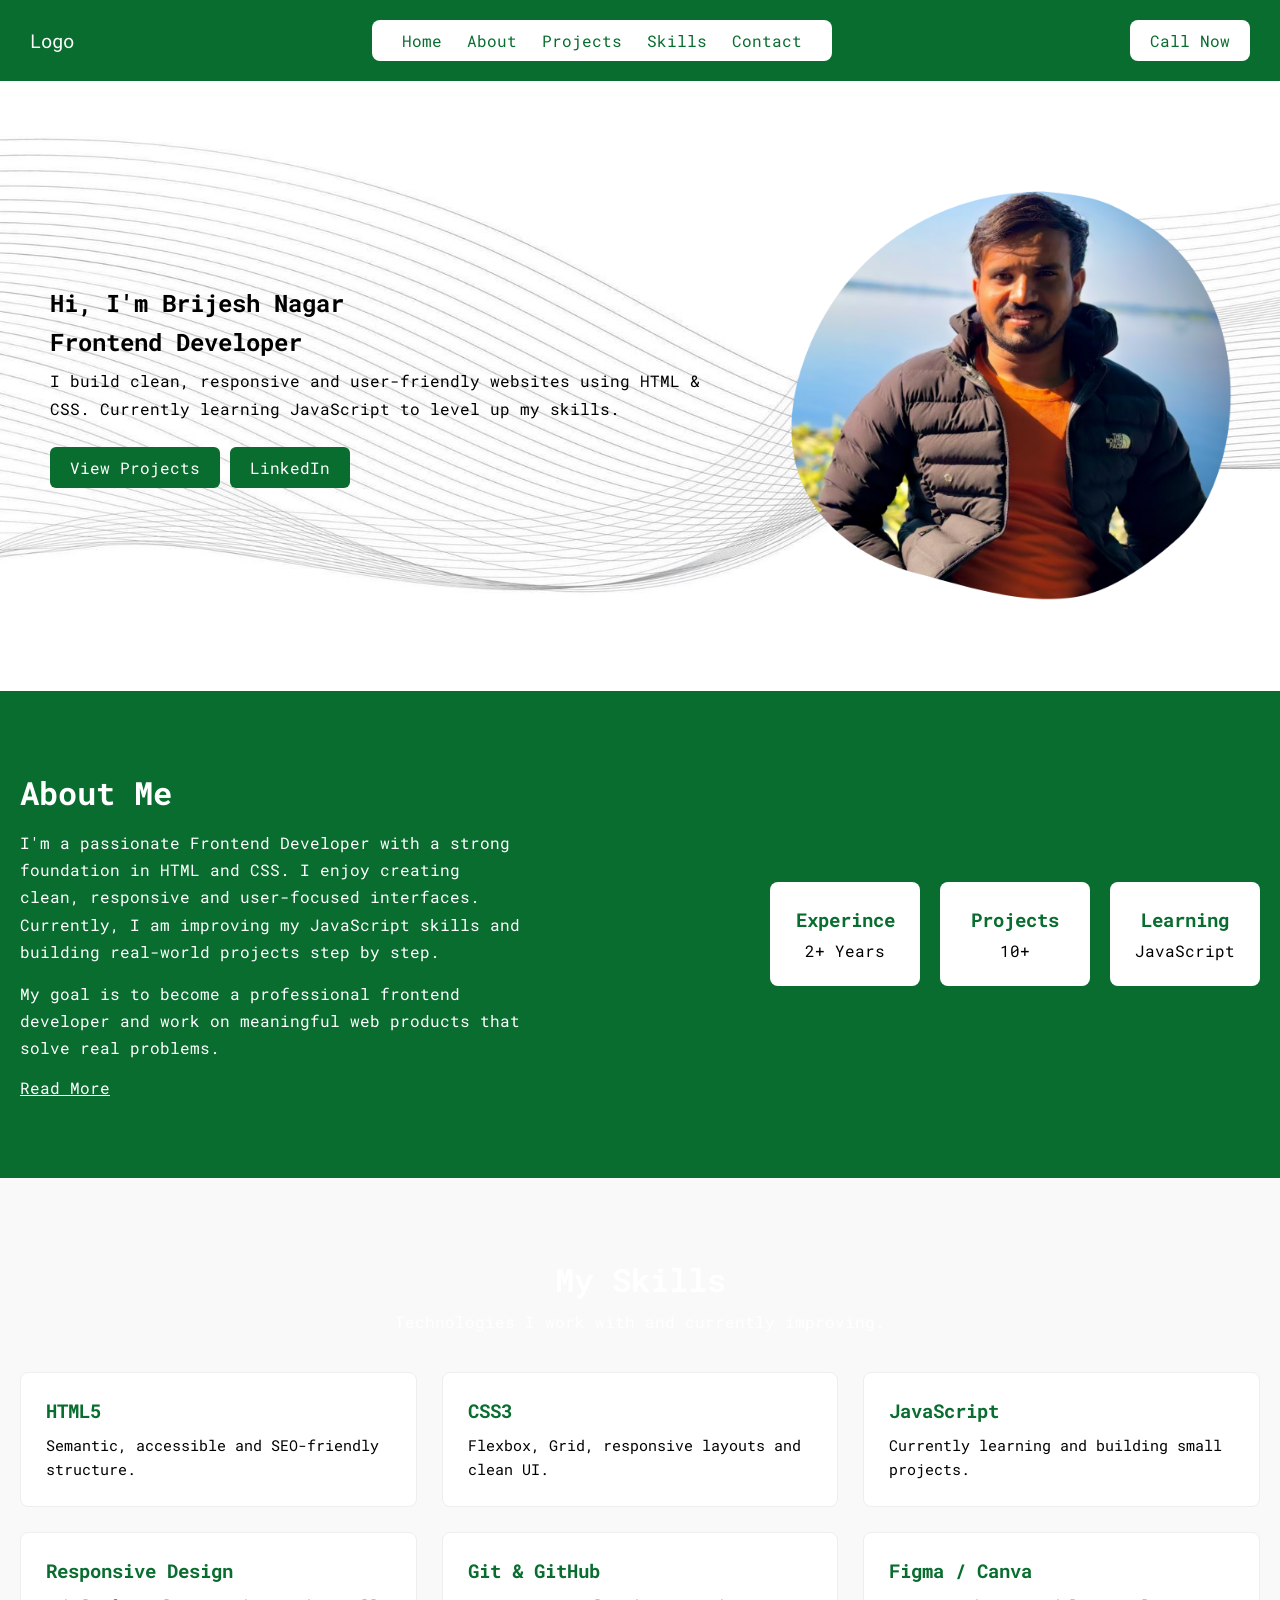
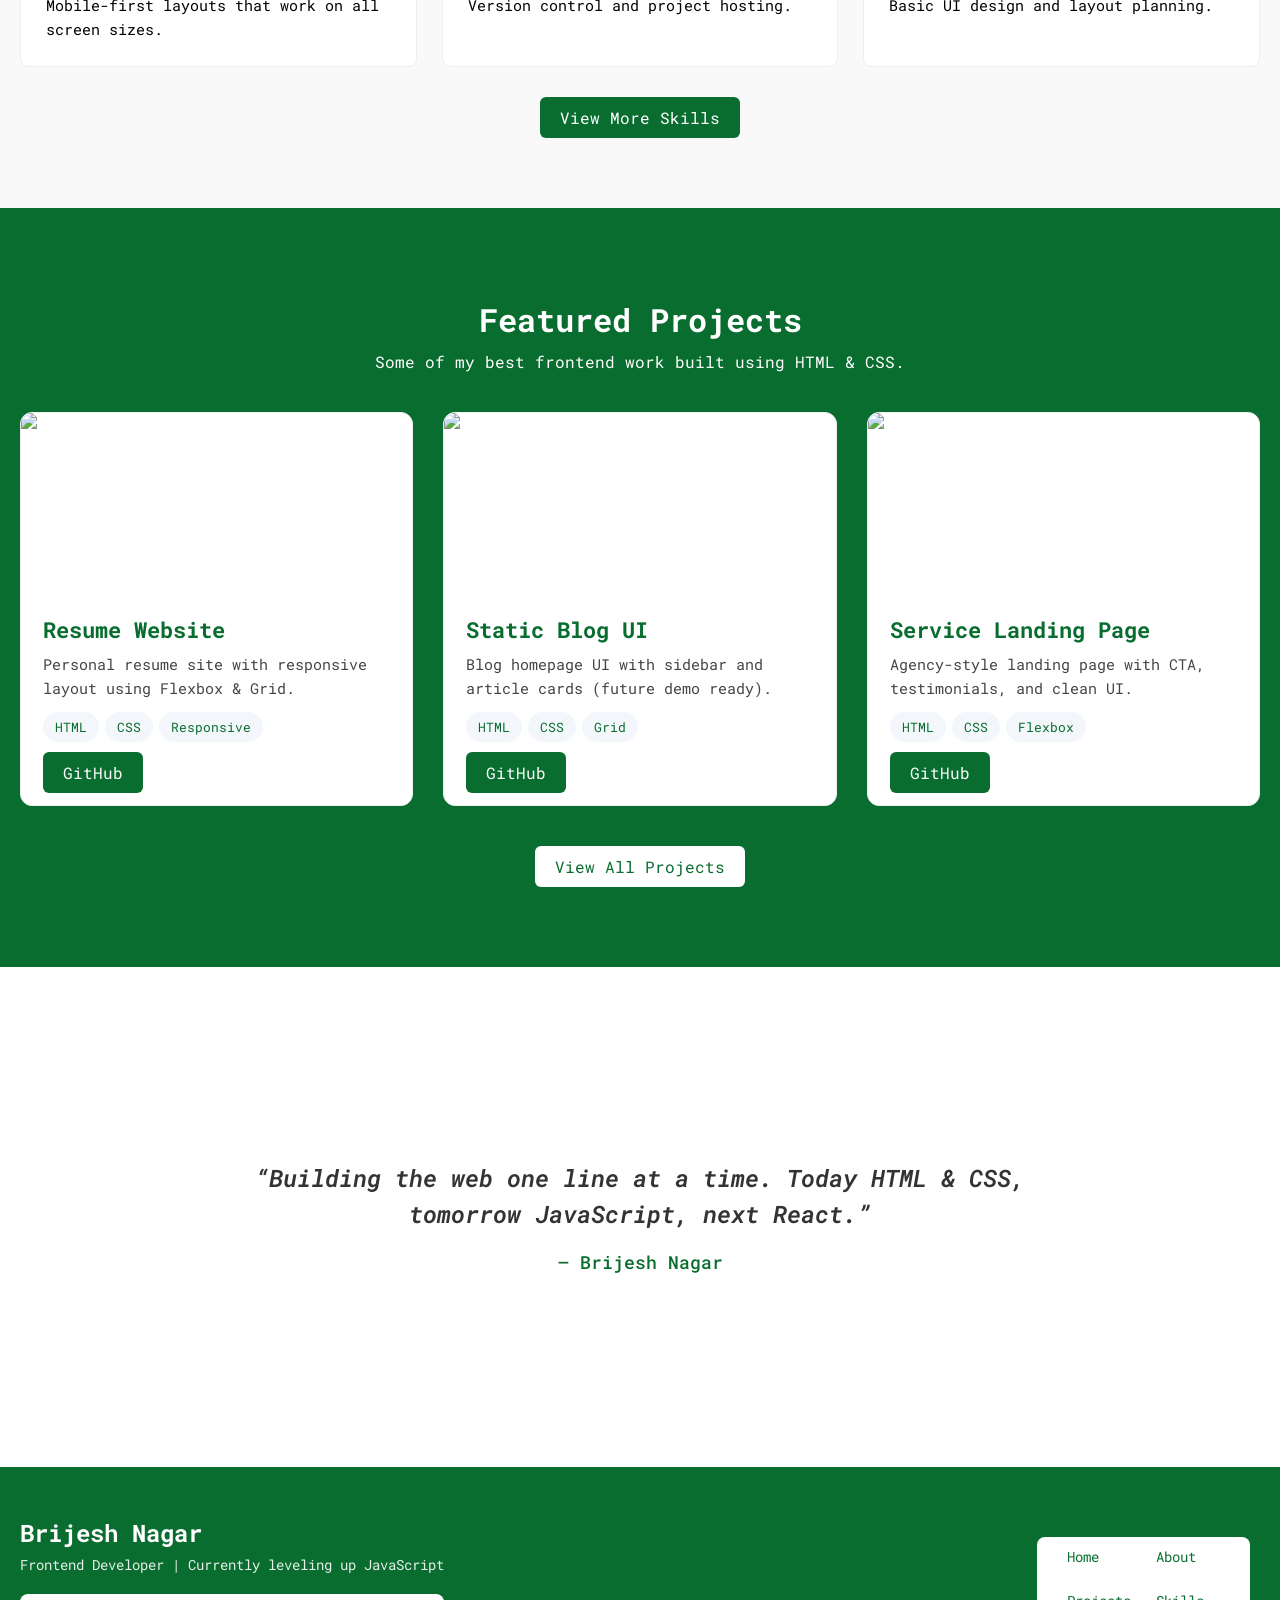
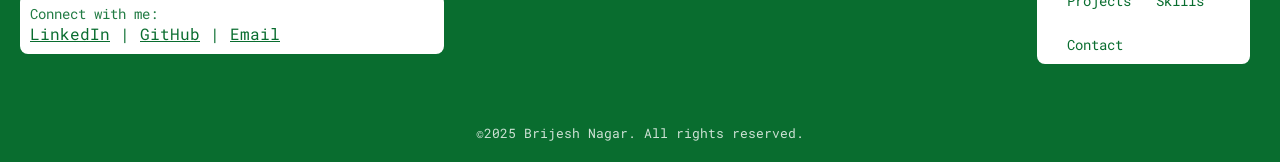
==== index.html @ adb6f373 "some change in url" ====
<!DOCTYPE html>
<html lang="en">
  <head>
    <meta charset="UTF-8" />
    <meta name="viewport" content="width=device-width, initial-scale=1.0" />
    <title>Brijesh Nagar | Frontend Developer</title>
    <link rel="stylesheet" href="style.css" />
    <link rel="preconnect" href="https://fonts.googleapis.com" />
    <link rel="preconnect" href="https://fonts.gstatic.com" crossorigin />
    <link
      href="https://fonts.googleapis.com/css2?family=Roboto+Mono:ital,wght@0,100..700;1,100..700&display=swap"
      rel="stylesheet"
    />
  </head>
  <body>
    <header>
      <div class="nav-container">
        <div class="logo">Logo</div>
        <div>
          <nav aria-label="Main Navigation" class="nav-links">
            <a href="index.html">Home</a>
            <a href="about.html">About</a>
            <a href="projects.html">Projects</a>
            <a href="skills.html">Skills</a>
            <a href="contact.html">Contact</a>
          </nav>
        </div>
        <div class="cta">Call Now</div>
      </div>
    </header>
    <section class="hero-section">
      <div class="container">
        <div class="hero-grid">
          <div class="left">
            <h1>Hi, I'm <span>Brijesh Nagar</span></h1>
            <h2>Frontend Developer</h2>
            <p>
              I build clean, responsive and user-friendly websites using HTML &
              CSS. Currently learning JavaScript to level up my skills.
            </p>
            <div class="hero-btn">
              <a href="projects.html" class="btn">View Projects</a>
              <a
                href="https://linkedin.com/in/yourprofile"
                target="_blank"
                class="btn"
                >LinkedIn</a
              >
            </div>
          </div>
          <div class="right">
            <img
              src="Images/Brijesh-nagar-profile.png"
              alt="Brijesh-nagar-profile"
            />
          </div>
        </div>
      </div>
    </section>
    <section class="about-preview">
      <div class="container about-content-box">
        <div class="about-text">
          <h2>About Me</h2>
          <p>
            I'm a passionate Frontend Developer with a strong foundation in HTML
            and CSS. I enjoy creating clean, responsive and user-focused
            interfaces. Currently, I am improving my JavaScript skills and
            building real-world projects step by step.
          </p>
          <p>
            My goal is to become a professional frontend developer and work on
            meaningful web products that solve real problems.
          </p>
          <a href="about.html" class="read-more-btn">Read More</a>
        </div>
        <div class="about-box">
          <div class="info">
            <h3>Experince</h3>
            <p>2+ Years</p>
          </div>
          <div class="info">
            <h3>Projects</h3>
            <p>10+</p>
          </div>
          <div class="info">
            <h3>Learning</h3>
            <p>JavaScript</p>
          </div>
        </div>
      </div>
    </section>
    <section class="skills-preview">
      <div class="container">
        <h2 class="section-title">My Skills</h2>
        <p class="section-subtitle">
          Technologies I work with and currently improving.
        </p>

        <div class="skills-grid">
          <div class="skill-card">
            <h3>HTML5</h3>
            <p>Semantic, accessible and SEO-friendly structure.</p>
          </div>

          <div class="skill-card">
            <h3>CSS3</h3>
            <p>Flexbox, Grid, responsive layouts and clean UI.</p>
          </div>

          <div class="skill-card">
            <h3>JavaScript</h3>
            <p>Currently learning and building small projects.</p>
          </div>

          <div class="skill-card">
            <h3>Responsive Design</h3>
            <p>Mobile-first layouts that work on all screen sizes.</p>
          </div>

          <div class="skill-card">
            <h3>Git & GitHub</h3>
            <p>Version control and project hosting.</p>
          </div>

          <div class="skill-card">
            <h3>Figma / Canva</h3>
            <p>Basic UI design and layout planning.</p>
          </div>
        </div>
        <div class="skills-btn">
          <a href="about.html" class="btn primary">View More Skills</a>
        </div>
      </div>
    </section>
    <section class="projects-preview">
      <div class="container">
        <h2 class="section-title">Featured Projects</h2>
        <p class="section-subtitle">
          Some of my best frontend work built using HTML & CSS.
        </p>

        <div class="projects-grid">
          <div class="project-card">
            <img
              src="https://i.pinimg.com/1200x/20/2f/9f/202f9fac91a1a553589b1b6b936b2583.jpg"
              alt="Resume Website"
            />
            <div class="project-info">
              <h3>Resume Website</h3>
              <p>
                Personal resume site with responsive layout using Flexbox &
                Grid.
              </p>
              <div class="project-tags">
                <span>HTML</span><span>CSS</span><span>Responsive</span>
              </div>
              <div class="project-buttons">
                <a href="https://github.com/nagarb96" class="btn secondary"
                  >GitHub</a
                >
              </div>
            </div>
          </div>

          <div class="project-card">
            <img
              src="https://i.pinimg.com/1200x/a7/5a/ac/a75aacdc56e8dfae22abb9fd92ce9372.jpg"
              alt="Static Blog UI"
            />
            <div class="project-info">
              <h3>Static Blog UI</h3>
              <p>
                Blog homepage UI with sidebar and article cards (future demo
                ready).
              </p>
              <div class="project-tags">
                <span>HTML</span><span>CSS</span><span>Grid</span>
              </div>
              <div class="project-buttons">
                <a href="https://github.com/nagarb96" class="btn secondary"
                  >GitHub</a
                >
              </div>
            </div>
          </div>

          <div class="project-card">
            <img
              src="https://i.pinimg.com/1200x/8a/d5/76/8ad5766d2a1a02e5a73f2fcb14a882ac.jpg"
              alt="Service Landing Page"
            />
            <div class="project-info">
              <h3>Service Landing Page</h3>
              <p>
                Agency-style landing page with CTA, testimonials, and clean UI.
              </p>
              <div class="project-tags">
                <span>HTML</span><span>CSS</span><span>Flexbox</span>
              </div>
              <div class="project-buttons">
                <a href="https://github.com/nagarb96" class="btn secondary"
                  >GitHub</a
                >
              </div>
            </div>
          </div>
        </div>

        <div class="projects-btn">
          <a href="projects.html" class="btn secondary">View All Projects</a>
        </div>
      </div>
    </section>
    <section class="quote-section">
      <div class="container">
        <blockquote>
          “Building the web one line at a time. Today HTML & CSS, tomorrow
          JavaScript, next React.”
        </blockquote>
        <p class="quote-author">– Brijesh Nagar</p>
      </div>
    </section>
    <footer class="footer">
      <div class="container footer-content">
        <div class="footer-left">
          <div class="fleft">
            <h3>Brijesh Nagar</h3>
            <p>Frontend Developer | Currently leveling up JavaScript</p>
          </div>

          <div class="fright">
            <p>Connect with me:</p>
            <a href="linkedin.com/in/nagarb96">LinkedIn</a> |
            <a href="github.com/nagarb96">GitHub</a> |
            <a href="mailto:Nagarb96@gmail.com">Email</a>
          </div>
        </div>

        <div class="footer-right">
          <nav class="nav-links">
            <a href="index.html">Home</a>
            <a href="about.html">About</a>
            <a href="projects.html">Projects</a>
            <a href="skills.html">Skills</a>
            <a href="contact.html">Contact</a>
          </nav>
        </div>
      </div>

      <div class="footer-bottom">
        <p>©2025 Brijesh Nagar. All rights reserved.</p>
      </div>
    </footer>
  </body>
</html>
---- style.css ----
* {
  margin: 0;
  padding: 0;
  box-sizing: border-box;
  font-family: "Roboto Mono", monospace;
  font-optical-sizing: auto;
  font-style: normal;
}
:root {
  --primary-color: #ffffff;
  --secondary-color: #096d2f;
  --accent-color: #82cdff;
  --header: #096d2f;
  --logo-text: #ffffff;
  --white: #ffffff;
  --text-color: #096d2f;
  --bg-color: #ffffff;
  --nav-links: #000000;
}
body {
  display: flex;
  justify-content: center;
  flex-direction: column;
}
/* Header Section */
header {
  width: 100%;
  background-color: var(--header);
  display: flex;
  justify-content: center;
  align-items: center;
}
.nav-container {
  width: 1280px;
  display: flex;
  justify-content: space-between;
  align-items: center;
  padding: 20px 30px;
}
.nav-links {
  display: flex;
  justify-content: center;
  align-items: center;
  gap: 25px;
  background-color: var(--white);
  padding: 10px 30px;
  border-radius: 8px;
}
.nav-links a:hover {
  color: var(--nav-links);
  font-weight: bold;
  transition: 0.4s;
  transform: scale(1.1);
}
.nav-links a {
  color: var(--header);
  text-decoration: none;
}
.logo {
  display: flex;
  justify-content: center;
  align-items: center;
  color: var(--logo-text);
  font-size: 1.2rem;
}
.cta {
  display: flex;
  justify-content: center;
  align-items: center;
  color: var(--text-color);
  background-color: var(--white);
  padding: 10px 20px;
  border-radius: 8px;
}
/* Hero Section */
.hero-section {
  padding: 50px 0;
  background-image: url(Images/curve\ bg.jpg);
  background-size:100% 100%;
  background-position: center;
  background-repeat: no-repeat;
}
.container {
  max-width: 1280px;
  margin: 0 auto;
  padding: 0 20px;
}
.hero-grid {
  width: 100%;
  display: flex;
  justify-content: space-between;
  gap: 20px;
}
.left,
.right {
  padding: 30px;
}
.left {
  width: 60%;
  display: flex;
  justify-content: center;
  flex-direction: column;
  gap: 10px;
  line-height: 1.8rem;
}
.btn {
  padding: 10px 20px;
  background: var(--header);
  color: white;
  text-decoration: none;
  border-radius: 6px;
}
.hero-btn {
  margin-top: 20px;
}
.right {
  display: flex;
  justify-content: center;
  align-items: center;
  width: 40%;
}
.right img {
  max-width: 450px;
  background-size: contain;
}
/* About Section */
.about-preview {
  padding: 80px 0;
  background: var(--header);
}
.about-content-box {
  display: flex;
  align-items: center;
  justify-content: space-between;
  gap: 40px;
}
.about-text h2 {
  font-size: 32px;
  margin-bottom: 15px;
  color: var(--white);
}
.about-text p {
  line-height: 1.7;
  margin-bottom: 15px;
  max-width: 500px;
  color: var(--white);
}
.read-more-btn {
  color: var(--white);
}
.about-box {
  display: grid;
  grid-template-columns: repeat(3, 1fr);
  gap: 20px;
}
.about-box .info {
  background: var(--white);
  padding: 25px;
  text-align: center;
  border-radius: 8px;
}
.about-box .info h3 {
  color: var(--header);
  margin-bottom: 8px;
}
.skills-preview {
  padding: 80px 0;
  background: #f9f9f9;
}

.section-title {
  text-align: center;
  font-size: 32px;
  margin-bottom: 10px;
}

.section-subtitle {
  text-align: center;
  color: #555;
  margin-bottom: 40px;
}

.skills-grid {
  display: grid;
  grid-template-columns: repeat(3, 1fr);
  gap: 25px;
}

.skill-card {
  background: #ffffff;
  padding: 25px;
  border-radius: 8px;
  border: 1px solid #eee;
  transition: 0.3s;
}

.skill-card h3 {
  color: var(--header);
  margin-bottom: 10px;
}

.skill-card p {
  font-size: 15px;
  line-height: 1.6;
}

.skill-card:hover {
  transform: translateY(-5px);
  box-shadow: 0 10px 20px rgba(0, 0, 0, 0.08);
}
.skills-btn {
  text-align: center;
  margin-top: 40px;
}

/* Projects Section */
.projects-preview {
  padding: 90px 0;
  background-color: var(--header);
}
.projects-grid {
  display: grid;
  grid-template-columns: repeat(3, 1fr);
  gap: 30px;
  margin-top: 20px;
}
.projects-preview ,.section-title,.section-subtitle {
  color: var(--white);
}
.project-card {
  background: var(--white);
  border: 1px  solid #eee;
  border-radius: 12px;
  overflow: hidden;
  transition: 0.3s;
  display: flex;
  flex-direction: column;
}
.project-card img {
  width: 100%;
  height: 180px;
  object-fit:cover;
  object-position: top center;
}
.project-info {
  padding: 22px;
}
.project-info h3 {
  font-size: 22px;
  margin-bottom: 8px;
  color: var(--header);
}
.project-info p {
  font-size: 15px;
  line-height: 1.6;
  color: #444;
  margin-bottom: 12px;
}
.project-tags span {
  background: #f3f6fb;
  color: var(--header);
  font-size: 13px;
  padding: 6px 12px;
  border-radius: 20px;
  margin-right: 6px;
  display: inline-block;
}
.project-buttons {
  margin-top: 20px;
}
.project-card:hover {
  transform: translateY(-6px);
  box-shadow: 0 12px 25px rgba(0,0,0,0.06);
}
.projects-btn {
  text-align: center;
  margin-top: 50px;
}
.projects-btn .secondary{
  color: var(--header);
  background-color: var(--white);
}
/* quote section */
.quote-section {
  display: flex;
  justify-content: center;
  align-items: center;
  background: #ffffff;
  padding: 70px 0;
  text-align: center;
  height: 500px;
}

.quote-section blockquote {
  font-size: 24px;
  font-weight: 600;
  font-style: italic;
  color: #333;
  max-width: 800px;
  margin: auto;
  line-height: 1.5;
}

.quote-author {
  margin-top: 18px;
  font-size: 18px;
  color: var(--header);
  font-weight: 500;
}
.footer {
  background: var(--header);
  color: var(--white);
  padding: 50px 0 20px 0;
}

.footer-content {
  display: flex;
  justify-content: space-between;
  flex-wrap: wrap;
  gap: 30px;
}
.footer-left{
  display: flex;
  flex-direction: column;
  gap: 20px;
}
.footer-left h3 {
  font-size: 24px;
  margin-bottom: 6px;
}

.footer-left p {
  font-size: 14px;
  opacity: 0.9;
}
.fright{
  padding: 10px;
  border-radius: 8px;
  background-color: var(--white);
  color: var(--header);
}
.fright a {
    color: var(--header);
}
.fright a:hover {
      transform: scale(1.2);

}
.footer-right {
  padding: 20px 10px;
  border-radius: 12px;
  font-size: 14px;
  color: var(--header);
  text-decoration: none;
}
.footer-right .nav-links{
  text-decoration: none;
}
.footer-right .nav-links{
  display: grid;
  align-items: center;
  grid-template-columns: repeat(2, 1fr);  
}
.footer-bottom {
  text-align: center;
  margin-top: 40px;
  font-size: 13px;
  opacity: 0.8;
}

@media (max-width: 768px) {
  .hero-section {
    background-image: none;
  }
  .hero-grid {
    flex-direction: column;
    text-align: center;
  }
  .left,
  .right {
    width: 100%;
  }
  .container {
    flex-direction: column;
  }
  .nav-container {
    flex-direction: column;
    gap: 10px;
  }
  .about-box {
    grid-template-columns: repeat(3, 1fr);
    min-width: 300px;
  }
  .about-box .info:hover {
    transform: translateY(-5px);
    transition: 0.3s;
    box-shadow: 0 10px 20px rgba(0, 0, 0, 0.08);
  }
  .skills-grid {
    grid-template-columns: 2fr 2fr;
  }
  .projects-grid {
    margin: 80px;
    grid-template-columns: 1fr;
  }
  .project-card img {
    height: 160px;
  }
  .quote-section blockquote {
    font-size: 20px;
    padding: 0 10px;
  }
  .footer-content {
    gap: 0;
  }
  .footer-left{
    background-color: var(--white);
    border-radius: 8px;
    color: var(--header);
    text-align: center;
    gap: 0px;
    padding: 20px;
  }
  .footer-right .nav-links {
    display: flex;
  }
}
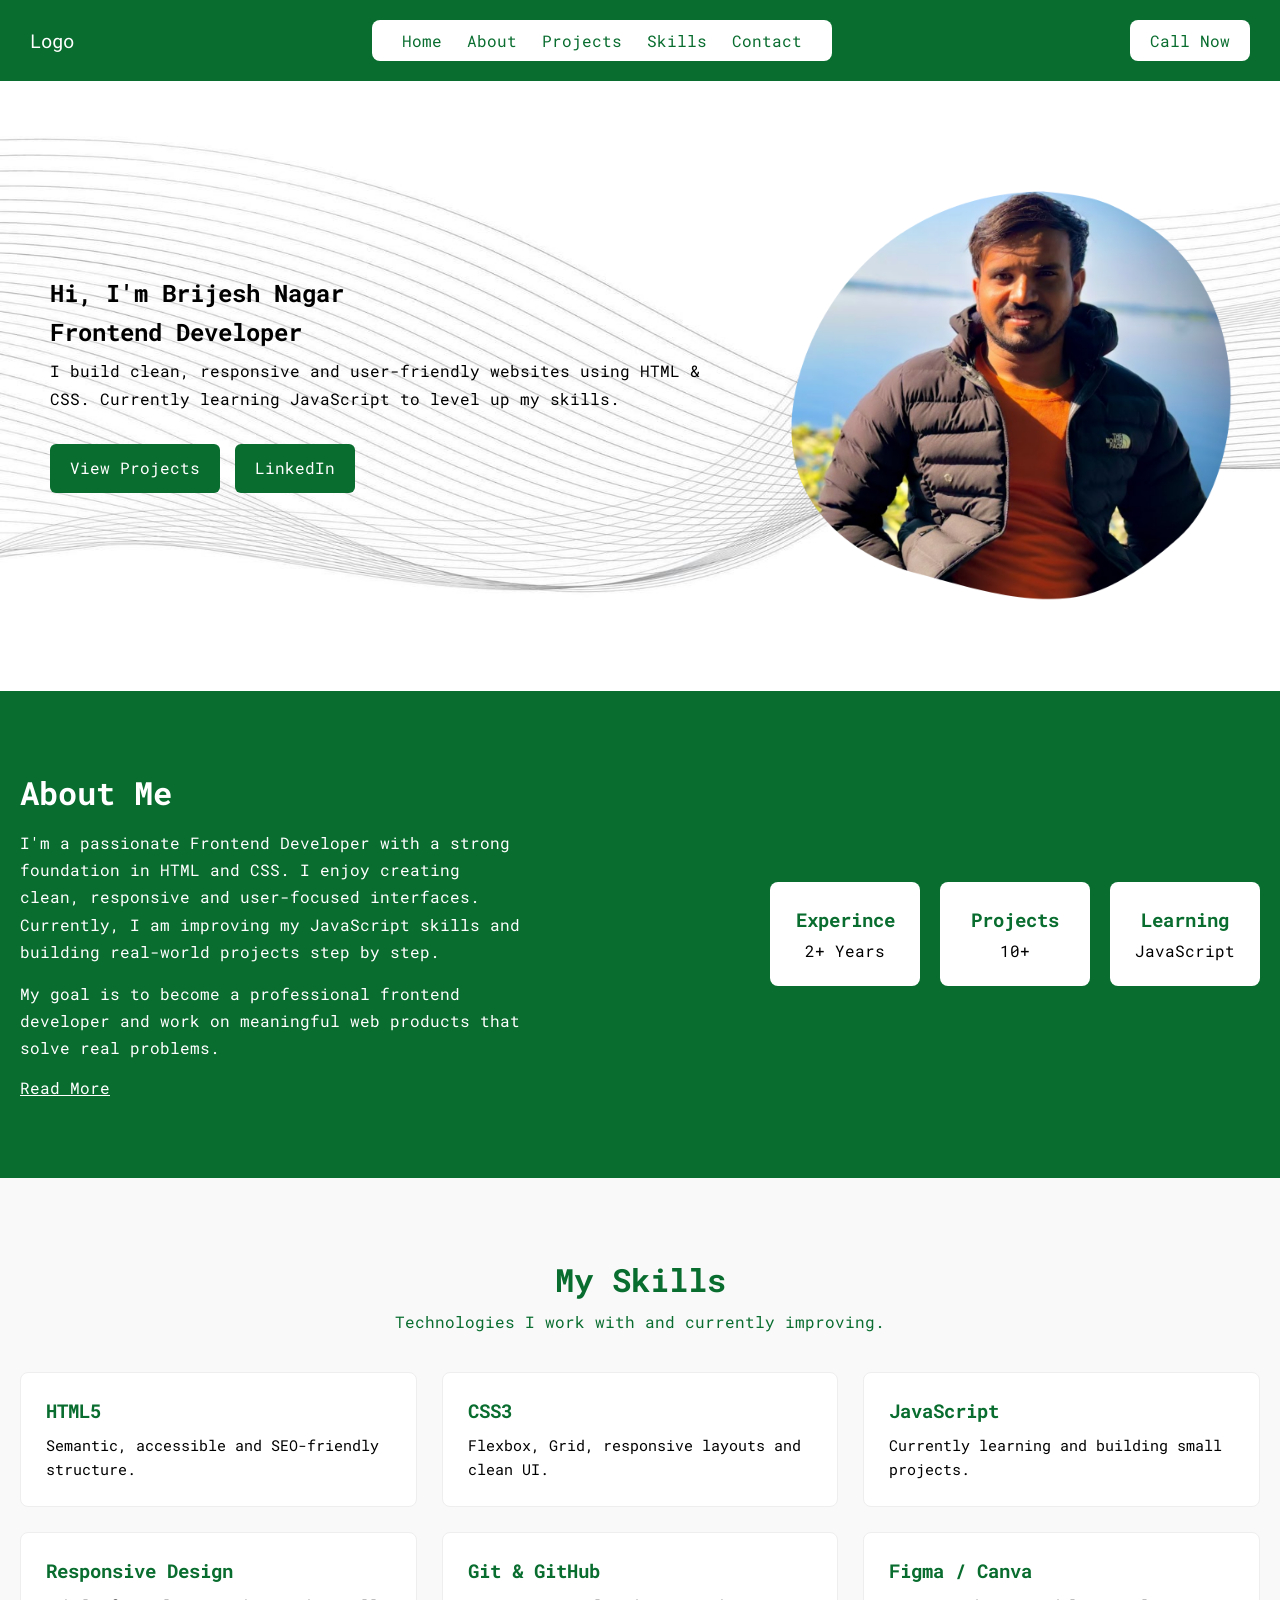
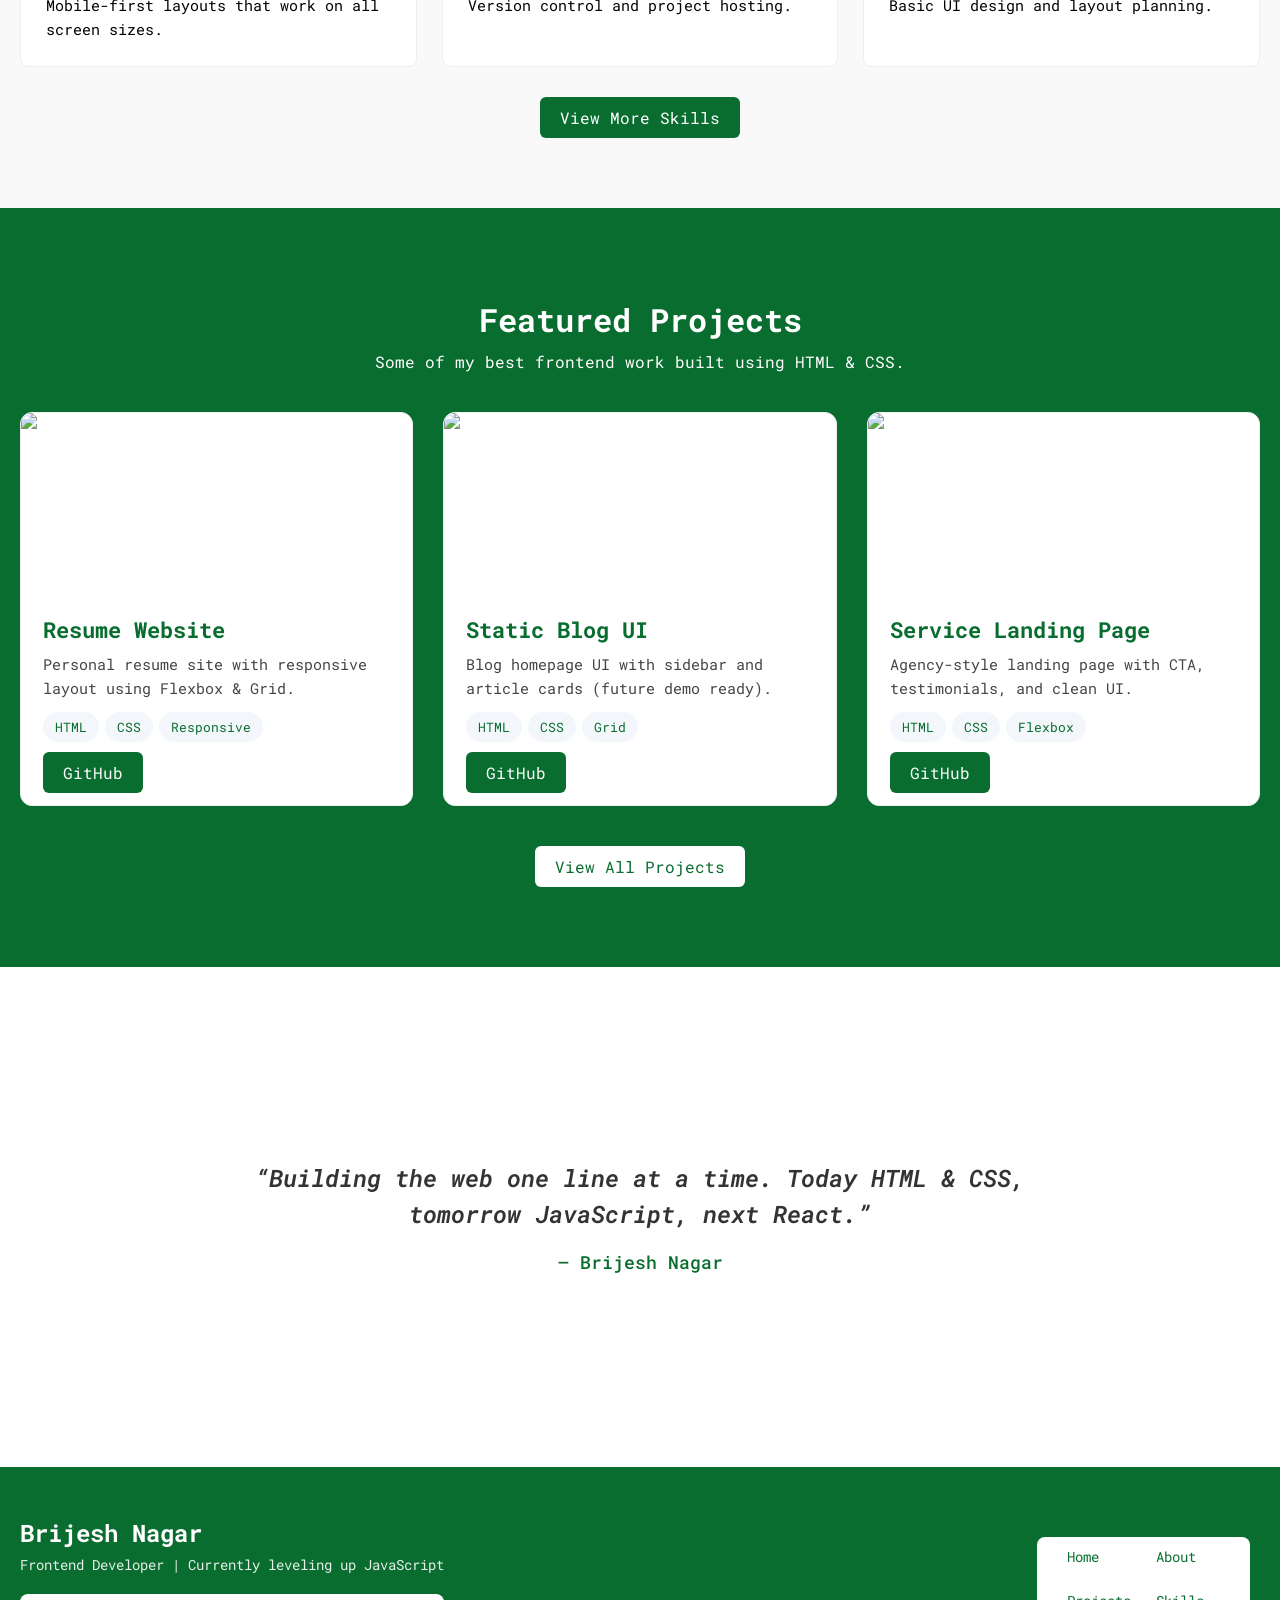
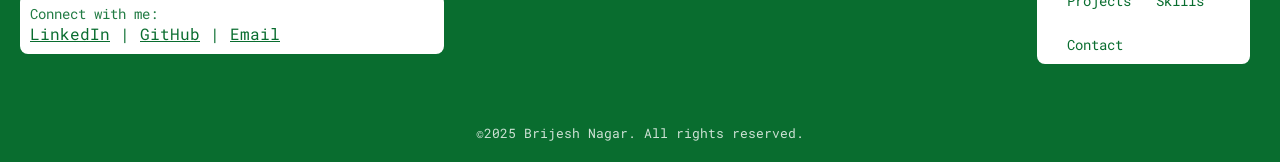
==== commit 793b1903: "update stylesheet for mobile responsive" ====
--- a/index.html
+++ b/index.html
@@ -91,8 +91,8 @@
     </section>
     <section class="skills-preview">
       <div class="container">
-        <h2 class="section-title">My Skills</h2>
-        <p class="section-subtitle">
+        <h2 class="section-title" style="color: var(--header);">My Skills</h2>
+        <p class="section-subtitle" style="color: var(--header);"">
           Technologies I work with and currently improving.
         </p>
 
--- a/style.css
+++ b/style.css
@@ -111,6 +111,8 @@
   border-radius: 6px;
 }
 .hero-btn {
+  display: flex;
+  gap: 15px;
   margin-top: 20px;
 }
 .right {
@@ -369,6 +371,20 @@
 }
 
 @media (max-width: 768px) {
+  .nav-container{
+    width: 100%;
+    flex-direction: column;
+    gap: 10px;
+  }
+  .nav-links {
+    padding: 10px 20px;
+    gap: 10px;
+    font-size: 13px;
+  }
+  .cta {
+    padding: 8px 16px;
+    font-size: 14px;
+  }
   .hero-section {
     background-image: none;
   }
@@ -376,19 +392,21 @@
     flex-direction: column;
     text-align: center;
   }
+  .hero-btn {
+    flex-direction: column;
+  }
   .left,
   .right {
     width: 100%;
   }
+  .hero-grid .right img {
+    max-width: 300px; 
+  }
   .container {
     flex-direction: column;
   }
-  .nav-container {
-    flex-direction: column;
-    gap: 10px;
-  }
   .about-box {
-    grid-template-columns: repeat(3, 1fr);
+    grid-template-columns: repeat(2, 1fr);
     min-width: 300px;
   }
   .about-box .info:hover {
@@ -396,11 +414,14 @@
     transition: 0.3s;
     box-shadow: 0 10px 20px rgba(0, 0, 0, 0.08);
   }
+  .about-box .info {
+    padding: 10px;
+  }
   .skills-grid {
     grid-template-columns: 2fr 2fr;
   }
   .projects-grid {
-    margin: 80px;
+    margin: 30px;
     grid-template-columns: 1fr;
   }
   .project-card img {
@@ -424,4 +445,7 @@
   .footer-right .nav-links {
     display: flex;
   }
-}
+  .footer-bottom {
+    font-size: 12px;
+  }
+}
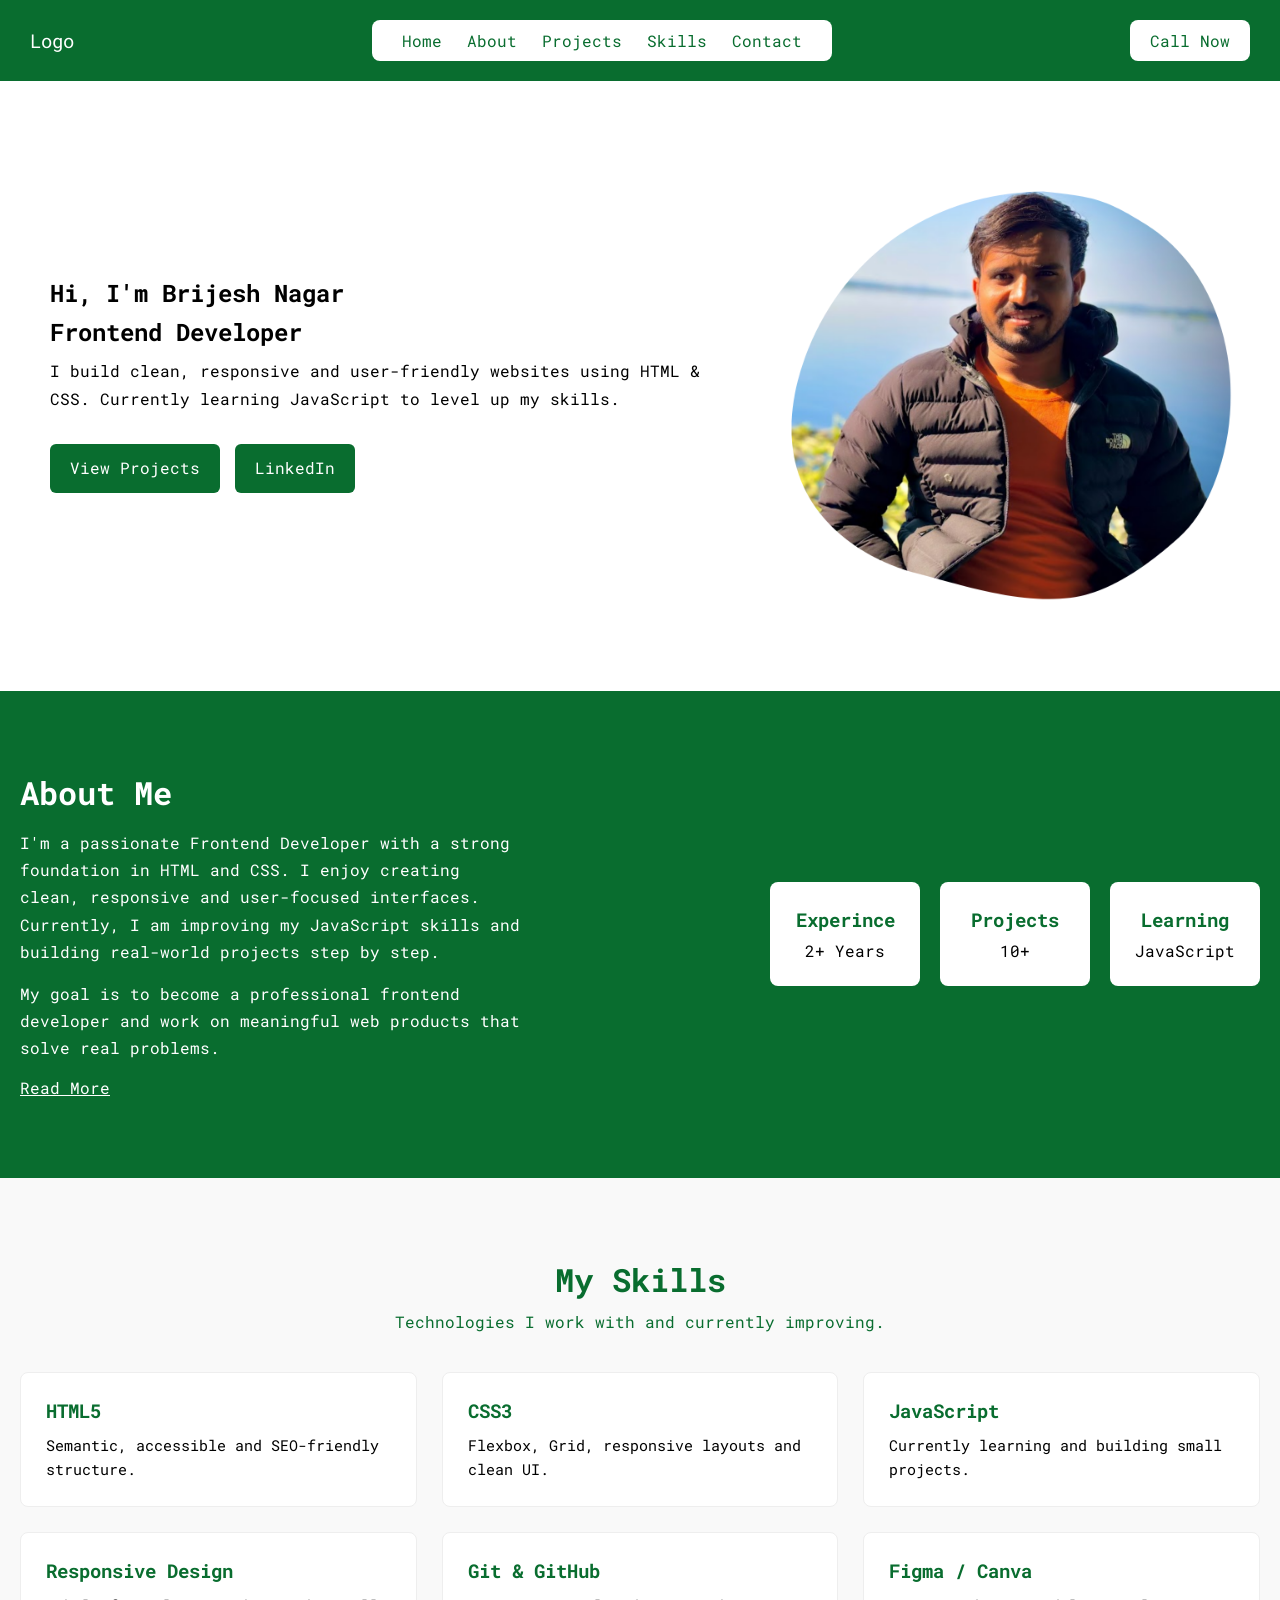
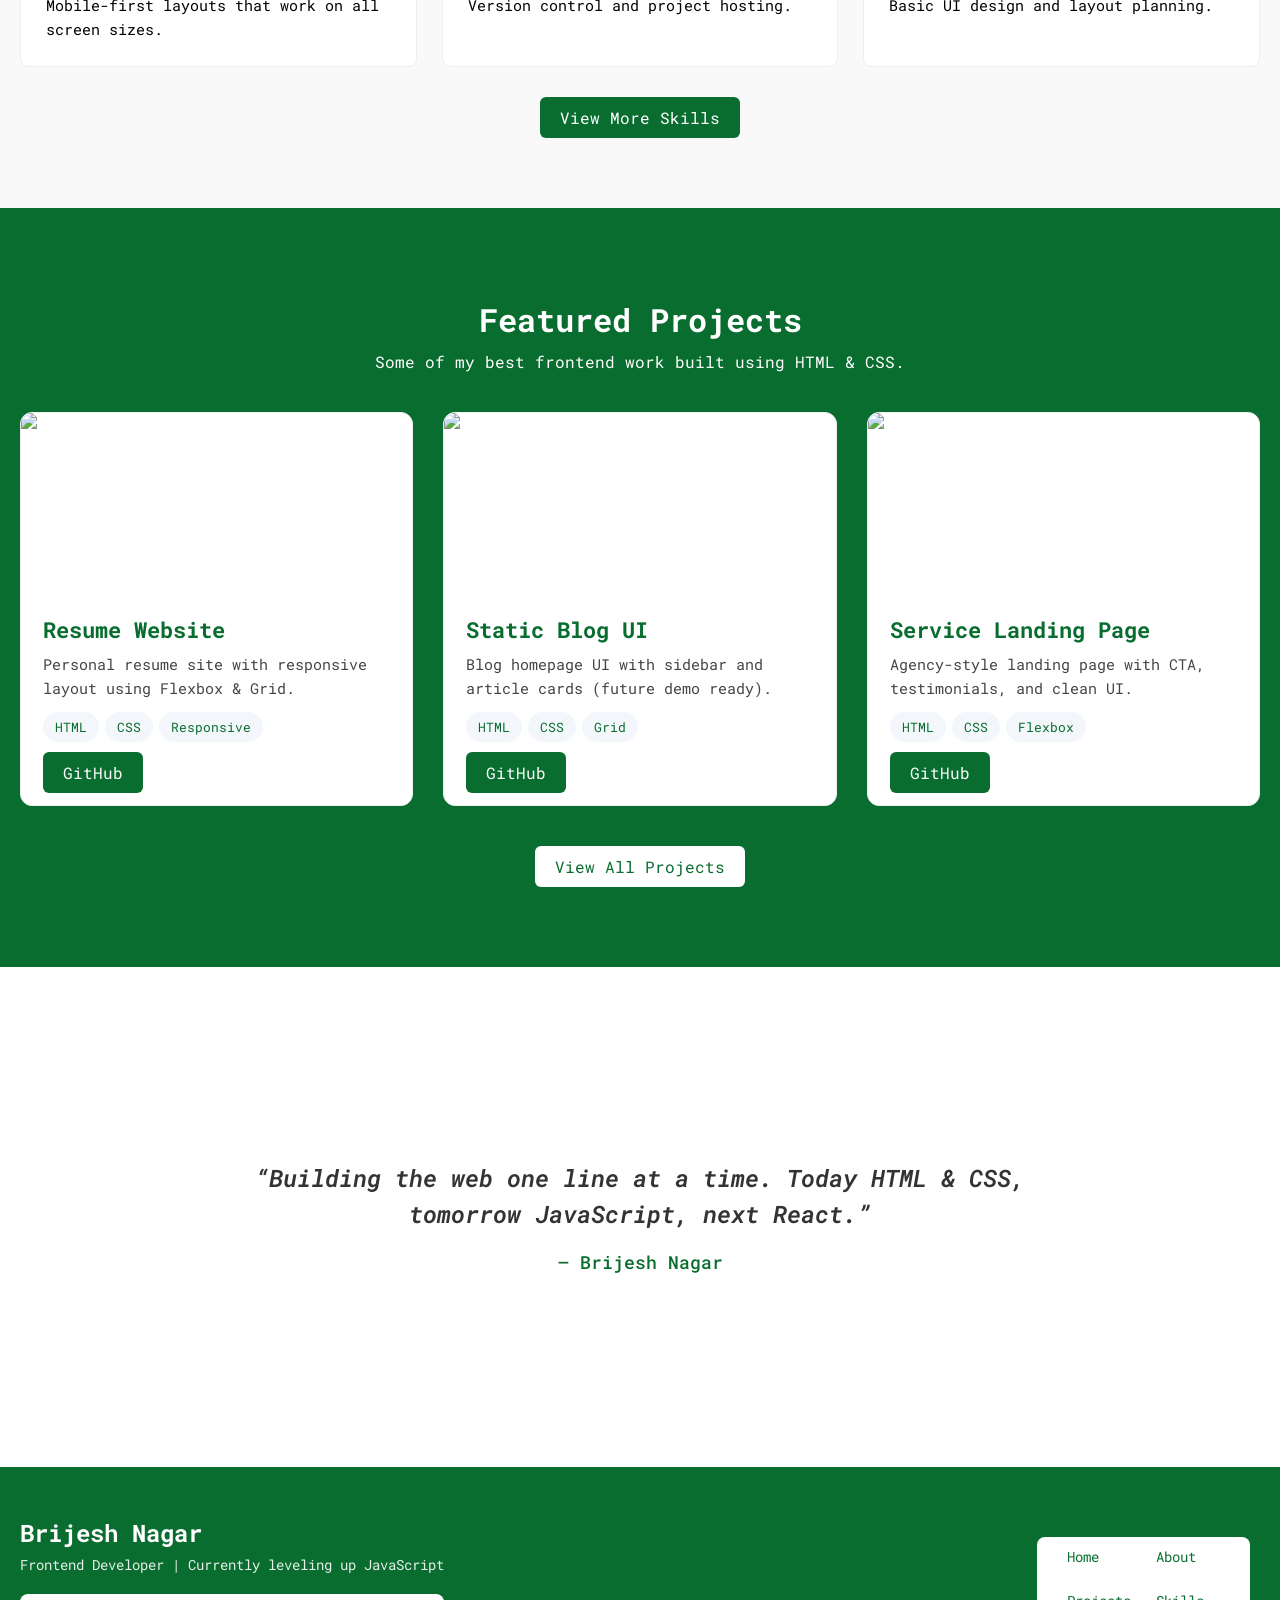
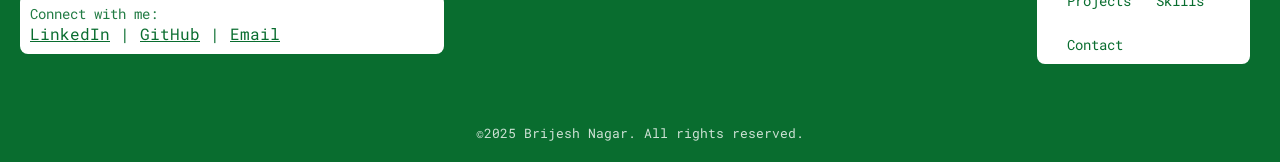
==== commit e1f93b2c: "Moved CSS to folder and fixed paths" ====
--- a/index.html
+++ b/index.html
@@ -4,7 +4,7 @@
     <meta charset="UTF-8" />
     <meta name="viewport" content="width=device-width, initial-scale=1.0" />
     <title>Brijesh Nagar | Frontend Developer</title>
-    <link rel="stylesheet" href="style.css" />
+    <link rel="stylesheet" href="css/style.css" />
     <link rel="preconnect" href="https://fonts.googleapis.com" />
     <link rel="preconnect" href="https://fonts.gstatic.com" crossorigin />
     <link
@@ -230,8 +230,8 @@
 
           <div class="fright">
             <p>Connect with me:</p>
-            <a href="linkedin.com/in/nagarb96">LinkedIn</a> |
-            <a href="github.com/nagarb96">GitHub</a> |
+            <a href="https://linkedin.com/in/nagarb96">LinkedIn</a> |
+            <a href="https://github.com/nagarb96">GitHub</a> |
             <a href="mailto:Nagarb96@gmail.com">Email</a>
           </div>
         </div>
--- a/css/style.css
+++ b/css/style.css
@@ -0,0 +1,451 @@
+* {
+  margin: 0;
+  padding: 0;
+  box-sizing: border-box;
+  font-family: "Roboto Mono", monospace;
+  font-optical-sizing: auto;
+  font-style: normal;
+}
+:root {
+  --primary-color: #ffffff;
+  --secondary-color: #096d2f;
+  --accent-color: #82cdff;
+  --header: #096d2f;
+  --logo-text: #ffffff;
+  --white: #ffffff;
+  --text-color: #096d2f;
+  --bg-color: #ffffff;
+  --nav-links: #000000;
+}
+body {
+  display: flex;
+  justify-content: center;
+  flex-direction: column;
+}
+/* Header Section */
+header {
+  width: 100%;
+  background-color: var(--header);
+  display: flex;
+  justify-content: center;
+  align-items: center;
+}
+.nav-container {
+  width: 1280px;
+  display: flex;
+  justify-content: space-between;
+  align-items: center;
+  padding: 20px 30px;
+}
+.nav-links {
+  display: flex;
+  justify-content: center;
+  align-items: center;
+  gap: 25px;
+  background-color: var(--white);
+  padding: 10px 30px;
+  border-radius: 8px;
+}
+.nav-links a:hover {
+  color: var(--nav-links);
+  font-weight: bold;
+  transition: 0.4s;
+  transform: scale(1.1);
+}
+.nav-links a {
+  color: var(--header);
+  text-decoration: none;
+}
+.logo {
+  display: flex;
+  justify-content: center;
+  align-items: center;
+  color: var(--logo-text);
+  font-size: 1.2rem;
+}
+.cta {
+  display: flex;
+  justify-content: center;
+  align-items: center;
+  color: var(--text-color);
+  background-color: var(--white);
+  padding: 10px 20px;
+  border-radius: 8px;
+}
+/* Hero Section */
+.hero-section {
+  padding: 50px 0;
+  background-image: url(Images/curve\ bg.jpg);
+  background-size:100% 100%;
+  background-position: center;
+  background-repeat: no-repeat;
+}
+.container {
+  max-width: 1280px;
+  margin: 0 auto;
+  padding: 0 20px;
+}
+.hero-grid {
+  width: 100%;
+  display: flex;
+  justify-content: space-between;
+  gap: 20px;
+}
+.left,
+.right {
+  padding: 30px;
+}
+.left {
+  width: 60%;
+  display: flex;
+  justify-content: center;
+  flex-direction: column;
+  gap: 10px;
+  line-height: 1.8rem;
+}
+.btn {
+  padding: 10px 20px;
+  background: var(--header);
+  color: white;
+  text-decoration: none;
+  border-radius: 6px;
+}
+.hero-btn {
+  display: flex;
+  gap: 15px;
+  margin-top: 20px;
+}
+.right {
+  display: flex;
+  justify-content: center;
+  align-items: center;
+  width: 40%;
+}
+.right img {
+  max-width: 450px;
+  background-size: contain;
+}
+/* About Section */
+.about-preview {
+  padding: 80px 0;
+  background: var(--header);
+}
+.about-content-box {
+  display: flex;
+  align-items: center;
+  justify-content: space-between;
+  gap: 40px;
+}
+.about-text h2 {
+  font-size: 32px;
+  margin-bottom: 15px;
+  color: var(--white);
+}
+.about-text p {
+  line-height: 1.7;
+  margin-bottom: 15px;
+  max-width: 500px;
+  color: var(--white);
+}
+.read-more-btn {
+  color: var(--white);
+}
+.about-box {
+  display: grid;
+  grid-template-columns: repeat(3, 1fr);
+  gap: 20px;
+}
+.about-box .info {
+  background: var(--white);
+  padding: 25px;
+  text-align: center;
+  border-radius: 8px;
+}
+.about-box .info h3 {
+  color: var(--header);
+  margin-bottom: 8px;
+}
+.skills-preview {
+  padding: 80px 0;
+  background: #f9f9f9;
+}
+
+.section-title {
+  text-align: center;
+  font-size: 32px;
+  margin-bottom: 10px;
+}
+
+.section-subtitle {
+  text-align: center;
+  color: #555;
+  margin-bottom: 40px;
+}
+
+.skills-grid {
+  display: grid;
+  grid-template-columns: repeat(3, 1fr);
+  gap: 25px;
+}
+
+.skill-card {
+  background: #ffffff;
+  padding: 25px;
+  border-radius: 8px;
+  border: 1px solid #eee;
+  transition: 0.3s;
+}
+
+.skill-card h3 {
+  color: var(--header);
+  margin-bottom: 10px;
+}
+
+.skill-card p {
+  font-size: 15px;
+  line-height: 1.6;
+}
+
+.skill-card:hover {
+  transform: translateY(-5px);
+  box-shadow: 0 10px 20px rgba(0, 0, 0, 0.08);
+}
+.skills-btn {
+  text-align: center;
+  margin-top: 40px;
+}
+
+/* Projects Section */
+.projects-preview {
+  padding: 90px 0;
+  background-color: var(--header);
+}
+.projects-grid {
+  display: grid;
+  grid-template-columns: repeat(3, 1fr);
+  gap: 30px;
+  margin-top: 20px;
+}
+.projects-preview ,.section-title,.section-subtitle {
+  color: var(--white);
+}
+.project-card {
+  background: var(--white);
+  border: 1px  solid #eee;
+  border-radius: 12px;
+  overflow: hidden;
+  transition: 0.3s;
+  display: flex;
+  flex-direction: column;
+}
+.project-card img {
+  width: 100%;
+  height: 180px;
+  object-fit:cover;
+  object-position: top center;
+}
+.project-info {
+  padding: 22px;
+}
+.project-info h3 {
+  font-size: 22px;
+  margin-bottom: 8px;
+  color: var(--header);
+}
+.project-info p {
+  font-size: 15px;
+  line-height: 1.6;
+  color: #444;
+  margin-bottom: 12px;
+}
+.project-tags span {
+  background: #f3f6fb;
+  color: var(--header);
+  font-size: 13px;
+  padding: 6px 12px;
+  border-radius: 20px;
+  margin-right: 6px;
+  display: inline-block;
+}
+.project-buttons {
+  margin-top: 20px;
+}
+.project-card:hover {
+  transform: translateY(-6px);
+  box-shadow: 0 12px 25px rgba(0,0,0,0.06);
+}
+.projects-btn {
+  text-align: center;
+  margin-top: 50px;
+}
+.projects-btn .secondary{
+  color: var(--header);
+  background-color: var(--white);
+}
+/* quote section */
+.quote-section {
+  display: flex;
+  justify-content: center;
+  align-items: center;
+  background: #ffffff;
+  padding: 70px 0;
+  text-align: center;
+  height: 500px;
+}
+
+.quote-section blockquote {
+  font-size: 24px;
+  font-weight: 600;
+  font-style: italic;
+  color: #333;
+  max-width: 800px;
+  margin: auto;
+  line-height: 1.5;
+}
+
+.quote-author {
+  margin-top: 18px;
+  font-size: 18px;
+  color: var(--header);
+  font-weight: 500;
+}
+.footer {
+  background: var(--header);
+  color: var(--white);
+  padding: 50px 0 20px 0;
+}
+
+.footer-content {
+  display: flex;
+  justify-content: space-between;
+  flex-wrap: wrap;
+  gap: 30px;
+}
+.footer-left{
+  display: flex;
+  flex-direction: column;
+  gap: 20px;
+}
+.footer-left h3 {
+  font-size: 24px;
+  margin-bottom: 6px;
+}
+
+.footer-left p {
+  font-size: 14px;
+  opacity: 0.9;
+}
+.fright{
+  padding: 10px;
+  border-radius: 8px;
+  background-color: var(--white);
+  color: var(--header);
+}
+.fright a {
+    color: var(--header);
+}
+.fright a:hover {
+      transform: scale(1.2);
+
+}
+.footer-right {
+  padding: 20px 10px;
+  border-radius: 12px;
+  font-size: 14px;
+  color: var(--header);
+  text-decoration: none;
+}
+.footer-right .nav-links{
+  text-decoration: none;
+}
+.footer-right .nav-links{
+  display: grid;
+  align-items: center;
+  grid-template-columns: repeat(2, 1fr);  
+}
+.footer-bottom {
+  text-align: center;
+  margin-top: 40px;
+  font-size: 13px;
+  opacity: 0.8;
+}
+
+@media (max-width: 768px) {
+  .nav-container{
+    width: 100%;
+    flex-direction: column;
+    gap: 10px;
+  }
+  .nav-links {
+    padding: 10px 20px;
+    gap: 10px;
+    font-size: 13px;
+  }
+  .cta {
+    padding: 8px 16px;
+    font-size: 14px;
+  }
+  .hero-section {
+    background-image: none;
+  }
+  .hero-grid {
+    flex-direction: column;
+    text-align: center;
+  }
+  .hero-btn {
+    flex-direction: column;
+  }
+  .left,
+  .right {
+    width: 100%;
+  }
+  .hero-grid .right img {
+    max-width: 300px; 
+  }
+  .container {
+    flex-direction: column;
+  }
+  .about-box {
+    grid-template-columns: repeat(2, 1fr);
+    min-width: 300px;
+  }
+  .about-box .info:hover {
+    transform: translateY(-5px);
+    transition: 0.3s;
+    box-shadow: 0 10px 20px rgba(0, 0, 0, 0.08);
+  }
+  .about-box .info {
+    padding: 10px;
+  }
+  .skills-grid {
+    grid-template-columns: 2fr 2fr;
+  }
+  .projects-grid {
+    margin: 30px;
+    grid-template-columns: 1fr;
+  }
+  .project-card img {
+    height: 160px;
+  }
+  .quote-section blockquote {
+    font-size: 20px;
+    padding: 0 10px;
+  }
+  .footer-content {
+    gap: 0;
+  }
+  .footer-left{
+    background-color: var(--white);
+    border-radius: 8px;
+    color: var(--header);
+    text-align: center;
+    gap: 0px;
+    padding: 20px;
+  }
+  .footer-right .nav-links {
+    display: flex;
+  }
+  .footer-bottom {
+    font-size: 12px;
+  }
+}
